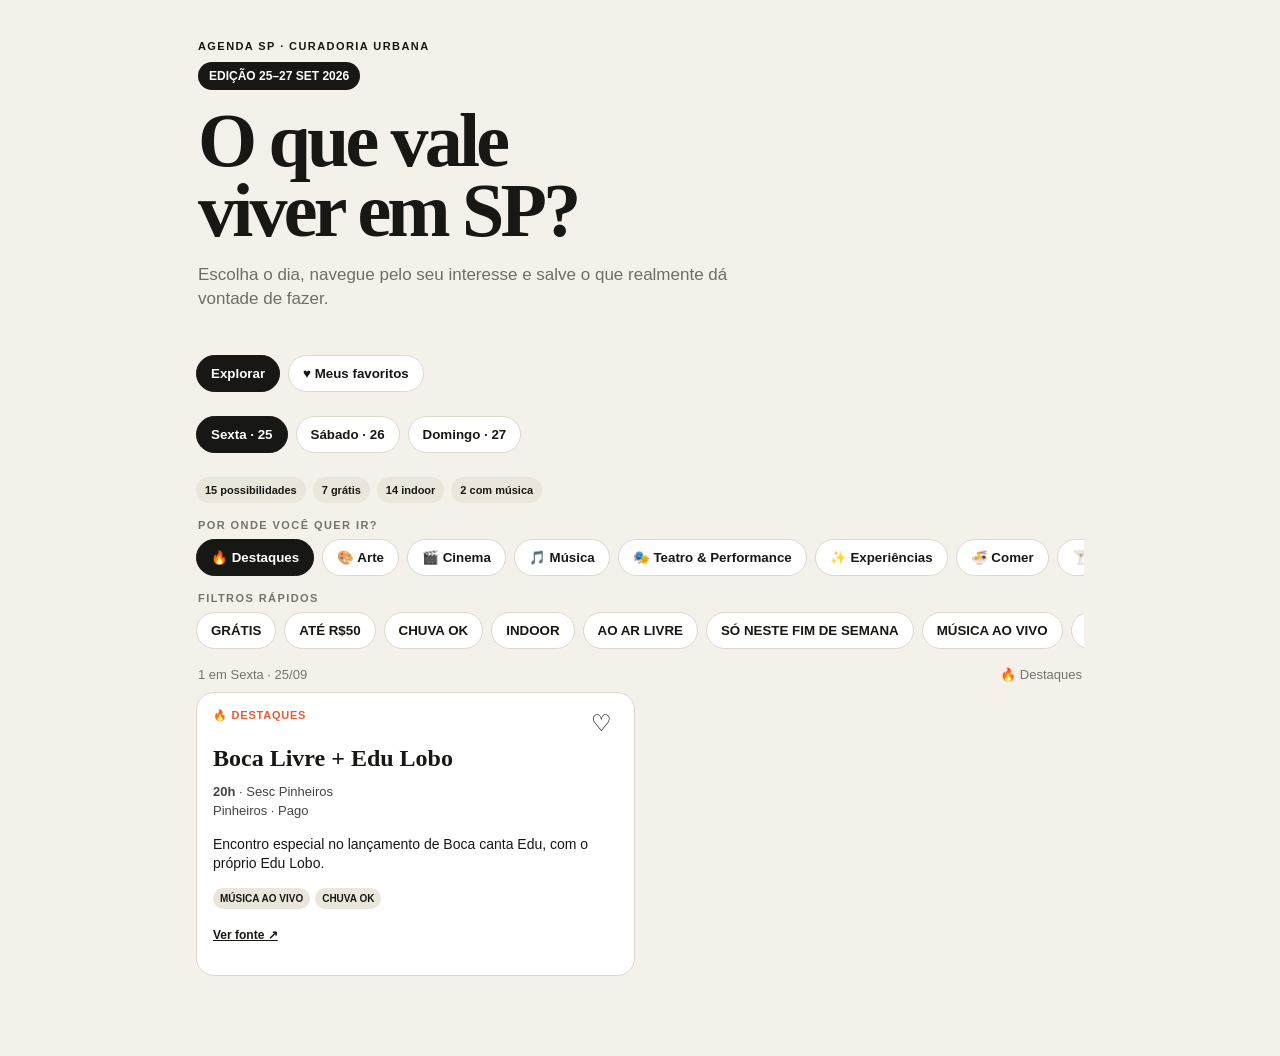
==== 25-27-set-2026/index.html @ 181edc92 "Publica Agenda SP 25-27 setembro 2026" ====
<!doctype html><html lang="pt-BR"><head><meta charset="utf-8"><meta name="viewport" content="width=device-width,initial-scale=1"><meta name="theme-color" content="#f4f1ea"><title>Agenda SP · 25–27 set 2026</title><style>
*{box-sizing:border-box}body{margin:0;background:#f4f1ea;color:#171714;font-family:-apple-system,BlinkMacSystemFont,"Segoe UI",sans-serif}.shell{max-width:920px;margin:auto;padding:24px 16px 80px}header{padding:16px 2px}.eyebrow,.label{font-size:11px;text-transform:uppercase;letter-spacing:.13em;font-weight:850}.edition{display:inline-block;margin-top:10px;background:#171714;color:#fff;border-radius:99px;padding:7px 11px;font-size:12px;font-weight:800}h1{font:700 clamp(44px,11vw,76px)/.92 Georgia,serif;letter-spacing:-.05em;margin:16px 0 12px}.tag{max-width:590px;color:#6f6d66;font-size:17px;line-height:1.45}.row{display:flex;gap:8px;overflow:auto;scrollbar-width:none}.mode{margin:10px 0 14px}.sticky{position:sticky;top:0;z-index:5;background:rgba(244,241,234,.95);backdrop-filter:blur(12px);padding:10px 0}.row button,.more{border:1px solid #dcd8ce;background:#fff;color:#171714;border-radius:99px;padding:10px 14px;font-weight:750;white-space:nowrap}.row button.active{background:#171714;color:#fff;border-color:#171714}.summary{display:flex;gap:7px;flex-wrap:wrap;margin:14px 0}.stat,.badge{background:#eae6dc;border-radius:99px;padding:7px 9px;font-size:11px;font-weight:800}.label{color:#77736a;margin:16px 2px 8px}.result{display:flex;justify-content:space-between;color:#77736a;font-size:13px;margin:18px 2px 10px}.cards{display:grid;grid-template-columns:1fr;gap:10px}.card{background:#fff;border:1px solid #dcd8ce;border-radius:18px;padding:16px}.top{display:flex;justify-content:space-between;gap:10px}.cat{font-size:11px;font-weight:900;text-transform:uppercase;letter-spacing:.07em;color:#ef5737}.fav{border:0;background:none;font-size:23px}.card h3{font:700 24px/1.06 Georgia,serif;margin:8px 0 10px}.meta{font-size:13px;line-height:1.5;color:#444}.why{font-size:14px;line-height:1.42}.badges{display:flex;flex-wrap:wrap;gap:5px;margin:10px 0}.badge{padding:5px 7px;font-size:10px}.alert{font-size:12px;background:#fff2d3;border-radius:9px;padding:8px;margin-top:9px}.card a{font-size:12px;font-weight:850;color:#171714}.more{display:block;margin:16px auto}.hidden{display:none!important}.favday{font:700 30px Georgia,serif;margin:28px 0 10px}.empty{padding:28px 4px;color:#77736a}@media(min-width:720px){.cards{grid-template-columns:1fr 1fr}}
</style></head><body><main class="shell"><header><div class="eyebrow">Agenda SP · curadoria urbana</div><div class="edition">EDIÇÃO 25–27 SET 2026</div><h1>O que vale<br>viver em SP?</h1><p class="tag">Escolha o dia, navegue pelo seu interesse e salve o que realmente dá vontade de fazer.</p></header><div class="row mode"><button id="exploreMode" class="active">Explorar</button><button id="favMode">♥ Meus favoritos <span id="favCount"></span></button></div><section id="explore"><div class="sticky"><div class="row days"><button data-day="fri" class="active">Sexta · 25</button><button data-day="sat">Sábado · 26</button><button data-day="sun">Domingo · 27</button></div></div><div id="summary" class="summary"></div><div class="label">Por onde você quer ir?</div><div id="cats" class="row"></div><div class="label">Filtros rápidos</div><div id="filters" class="row"></div><div class="result"><span id="result"></span><span id="hint"></span></div><div id="cards" class="cards"></div><button id="more" class="more hidden">Ver mais opções</button></section><section id="favorites" class="hidden"><div id="favContent"></div></section></main>
<script>
var events=[
{id:"f1",d:"fri",c:"highlights",t:"Boca Livre + Edu Lobo",p:"Sesc Pinheiros",h:"Pinheiros",tm:"20h",pr:"Pago",env:"indoor",w:"Encontro especial no lançamento de Boca canta Edu, com o próprio Edu Lobo.",u:"https://www.sescsp.org.br/unidades/pinheiros/",tags:["MÚSICA AO VIVO","CHUVA OK"]},
{id:"f2",d:"fri",c:"theater",t:"Ficções, com Vera Holtz",p:"Teatro Alfredo Mesquita",h:"Santana",tm:"20h",pr:"Grátis",env:"indoor",w:"Um dos grandes programas gratuitos da sexta, inspirado em Sapiens.",u:"https://prefeitura.sp.gov.br/web/cultura/w/-palcos-sp-apresenta-fic%C3%A7%C3%B5es-e-dona-lola-no-teatro-alfredo-mesquita-nesta-semana",tags:["GRÁTIS","CHUVA OK","SÓ NESTE FIM DE SEMANA"],a:"Ingresso 1h antes, sujeito à lotação."},
{id:"f3",d:"fri",c:"cinema",t:"Estranhos Encontros",p:"CCSP",h:"Paraíso",tm:"ver sessões",pr:"Grátis",env:"indoor",w:"Cinema independente brasileiro e internacional fora do circuito tradicional.",u:"https://centrocultural.sp.gov.br/centro-cultural-sao-paulo-3/?pag=2",tags:["GRÁTIS","CHUVA OK","SÓ NESTE FIM DE SEMANA"]},
{id:"f4",d:"fri",c:"theater",t:"A Gente Mira no Amor e Acerta na Solidão",p:"Sesc Pinheiros",h:"Pinheiros",tm:"ver sessão",pr:"Pago",env:"indoor",w:"Johnny Massaro conduz uma viagem bem-humorada pelo coração humano.",u:"https://www.sescsp.org.br/programacao/a-gente-mira-no-amor-e-acerta-na-solidao/",tags:["CHUVA OK"]},
{id:"f5",d:"fri",c:"experiences",t:"Mirante do Copan",p:"Edifício Copan",h:"Centro",tm:"15h–19h",pr:"R$50",env:"outdoor",w:"A cobertura voltou a receber visitantes depois de seis anos.",u:"https://guia.folha.uol.com.br/passeios/2026/09/copan-passa-a-receber-visitas-guiadas-a-cobertura-tambem-as-sextas-e-aos-domingos.shtml",tags:["ATÉ R$50","NOVO","EXPERIÊNCIA"],a:"Ingresso e clima devem ser conferidos antes de sair."},
{id:"f6",d:"fri",c:"theater",t:"O Nariz Espetado no Chão",p:"Teatro Arthur Azevedo",h:"Mooca",tm:"21h",pr:"Grátis",env:"indoor",w:"Tchékhov vira matéria para um encontro teatral gratuito.",u:"https://spmaiscultura.prefeitura.sp.gov.br/todos-eventos",tags:["GRÁTIS","CHUVA OK"]},
{id:"f7",d:"fri",c:"music",t:"Sextou Samba Rock",p:"CCSP",h:"Paraíso",tm:"19h30",pr:"Grátis",env:"indoor",w:"Vivência cultural dedicada ao samba-rock.",u:"https://spmaiscultura.prefeitura.sp.gov.br/todos-eventos",tags:["GRÁTIS","MÚSICA AO VIVO","CHUVA OK"]},
{id:"f8",d:"fri",c:"art",t:"39º Panorama da Arte Brasileira",p:"MAM São Paulo",h:"Ibirapuera",tm:"10h–18h",pr:"ver local",env:"indoor",w:"Uma das exposições de arte contemporânea centrais da temporada.",u:"https://mam.org.br/",tags:["CHUVA OK"]},
{id:"f9",d:"fri",c:"art",t:"Solange Pessoa + Ocupação Helena Ignez",p:"Itaú Cultural",h:"Paulista",tm:"ver horário",pr:"Grátis",env:"indoor",w:"Duas boas razões para transformar a Paulista em circuito de arte.",u:"https://www.itaucultural.org.br/",tags:["GRÁTIS","CHUVA OK"],a:"Confira horários do dia."},
{id:"f10",d:"fri",c:"art",t:"FILE 2026",p:"Centro Cultural Fiesp",h:"Paulista",tm:"ver horário",pr:"Grátis",env:"indoor",w:"Arte e tecnologia para quem quer uma experiência mais digital.",u:"https://www.fiesp.com.br/agenda/",tags:["GRÁTIS","IMERSIVO","CHUVA OK"]},
{id:"f11",d:"fri",c:"experiences",t:"Cirque du Soleil, Alegría",p:"Parque Villa-Lobos",h:"Alto de Pinheiros",tm:"ver sessão",pr:"Pago",env:"indoor",w:"Grande produção internacional em temporada em São Paulo.",u:"https://www.ticketmaster.com.br/",tags:["CHUVA OK","EXPERIÊNCIA"],a:"Preço e disponibilidade variam por sessão."},
{id:"f12",d:"fri",c:"theater",t:"Feliz Ano Velho, o musical",p:"Teatro das Artes",h:"Shopping Eldorado",tm:"ver sessão",pr:"Pago",env:"indoor",w:"Primeira versão musical da obra de Marcelo Rubens Paiva.",u:"https://www.baressp.com.br/agenda-de-eventos/25-09-2026",tags:["CHUVA OK"],a:"Validar sessão e ingresso no canal oficial."},
{id:"f13",d:"fri",c:"art",t:"Alcione, 50 anos de carreira",p:"Museu das Favelas",h:"Centro",tm:"ver horário",pr:"ver museu",env:"indoor",w:"Exposição celebra cinco décadas de uma voz central da música brasileira.",u:"https://www.baressp.com.br/agenda-de-eventos/25-09-2026",tags:["CHUVA OK"],a:"Validar horário no museu."},
{id:"f14",d:"fri",c:"discover",t:"Circuito Paulista cultural",p:"MASP + IMS + Itaú Cultural + Fiesp",h:"Paulista",tm:"tarde/noite",pr:"misto",env:"indoor",w:"Um roteiro flexível para combinar exposições sem depender de um único evento.",u:"https://www.itaucultural.org.br/",tags:["EXPERIÊNCIA","CHUVA OK"]},
{id:"f15",d:"fri",c:"art",t:"Mestres, Encantados e Orixás",p:"CCSP",h:"Paraíso",tm:"ver horário",pr:"Grátis",env:"indoor",w:"Tradições afro-brasileiras e indígenas ocupam o CCSP.",u:"https://centrocultural.sp.gov.br/",tags:["GRÁTIS","CHUVA OK"]},

{id:"s1",d:"sat",c:"highlights",t:"Festival Arquivo Aberto",p:"Arquivo Histórico Municipal",h:"Bom Retiro",tm:"durante o dia",pr:"Grátis",env:"mixed",w:"Duda Beat, Demônios da Garoa, oficinas, saraus e intervenções.",u:"https://prefeitura.sp.gov.br/web/cultura/w/prefeitura-de-s%C3%A3o-paulo-promove-festival-gratuito-no-arquivo-hist%C3%B3rico-municipal-com-shows-de-duda-beat-e-dem%C3%B4nios-da-garoa",tags:["GRÁTIS","SÓ NESTE FIM DE SEMANA","MÚSICA AO VIVO"]},
{id:"s2",d:"sat",c:"highlights",t:"Quatro aberturas na Almeida & Dale",p:"Almeida & Dale",h:"Pinheiros",tm:"11h–16h",pr:"Grátis",env:"indoor",w:"Atsushi Kaga + Tarsila, Maya Weishof, Felipe Cohen e Victor Arruda no mesmo circuito.",u:"https://almeidaedale.com.br/exposicoes/",tags:["GRÁTIS","NOVO","SÓ NESTE FIM DE SEMANA","CHUVA OK"]},
{id:"s3",d:"sat",c:"food",t:"Festival Cultura de Boteco",p:"Museu da Imigração",h:"Mooca",tm:"12h–18h",pr:"Grátis",env:"mixed",w:"Cultura popular, gastronomia e música ao vivo no jardim do museu.",u:"https://www.museudaimigracao.org.br/eventos/presencial/festival-cultura-de-boteco-vinhos-de-lisboa-2026",tags:["GRÁTIS","MÚSICA AO VIVO","SÓ NESTE FIM DE SEMANA"]},
{id:"s4",d:"sat",c:"experiences",t:"Festival Asiático",p:"Memorial da América Latina",h:"Barra Funda",tm:"11h–21h",pr:"Grátis",env:"mixed",w:"Gastronomia, cultura coreana e japonesa, K-pop, J-rock, taiko e cosplay.",u:"https://www.baressp.com.br/agenda-de-eventos/26-09-2026",tags:["GRÁTIS","SÓ NESTE FIM DE SEMANA","EXPERIÊNCIA"],a:"Confira programação oficial antes de sair."},
{id:"s5",d:"sat",c:"music",t:"Viva Donato",p:"Sesc Vila Mariana",h:"Vila Mariana",tm:"20h",pr:"R$70",env:"indoor",w:"Marcos Valle, Mônica Salmaso, Joyce Moreno, Paula Morelenbaum e Donatinho celebram João Donato.",u:"https://vilamariana.sampa.br/evento/donatinho-e-paula-morelembaum-part-joyce-moreno-marcos-valle-e-monica-salmaso-2026-09-26",tags:["MÚSICA AO VIVO","CHUVA OK"],a:"Ingressos online aparecem esgotados; consulte bilheteria."},
{id:"s6",d:"sat",c:"music",t:"Boca Livre + Edu Lobo",p:"Sesc Pinheiros",h:"Pinheiros",tm:"ver sessão",pr:"Pago",env:"indoor",w:"Segundo dia do encontro especial entre Boca Livre e Edu Lobo.",u:"https://www.sescsp.org.br/unidades/pinheiros/",tags:["MÚSICA AO VIVO","CHUVA OK"]},
{id:"s7",d:"sat",c:"theater",t:"Ficções, com Vera Holtz",p:"Teatro Alfredo Mesquita",h:"Santana",tm:"20h",pr:"Grátis",env:"indoor",w:"Vera Holtz em espetáculo gratuito inspirado em Sapiens.",u:"https://prefeitura.sp.gov.br/web/cultura/w/-palcos-sp-apresenta-fic%C3%A7%C3%B5es-e-dona-lola-no-teatro-alfredo-mesquita-nesta-semana",tags:["GRÁTIS","CHUVA OK","SÓ NESTE FIM DE SEMANA"],a:"Retirada 1h antes, sujeito à lotação."},
{id:"s8",d:"sat",c:"theater",t:"Cardíaco Cardinal",p:"CCSP",h:"Paraíso",tm:"17h30 e 19h30",pr:"Grátis",env:"indoor",w:"Teatro, música e poesia atravessando desejos, arte e corpos dissidentes.",u:"https://centrocultural.sp.gov.br/agenda/?acp_cat=teatro",tags:["GRÁTIS","CHUVA OK"]},
{id:"s9",d:"sat",c:"cinema",t:"Estranhos Encontros",p:"CCSP",h:"Paraíso",tm:"ver sessões",pr:"Grátis",env:"indoor",w:"Festival internacional de cinema independente.",u:"https://centrocultural.sp.gov.br/centro-cultural-sao-paulo-3/?pag=2",tags:["GRÁTIS","CHUVA OK","SÓ NESTE FIM DE SEMANA"]},
{id:"s10",d:"sat",c:"music",t:"Piano na Praça, Camila Lordy",p:"CCSP",h:"Paraíso",tm:"18h",pr:"Grátis",env:"indoor",w:"Um passeio musical por referências de Índia, Grécia, Turquia, Gana e Brasil.",u:"https://centrocultural.sp.gov.br/",tags:["GRÁTIS","MÚSICA AO VIVO","CHUVA OK"]},
{id:"s11",d:"sat",c:"experiences",t:"Mirante do Copan",p:"Edifício Copan",h:"Centro",tm:"9h–16h30",pr:"R$50",env:"outdoor",w:"Vista histórica de São Paulo numa visita que voltou depois de seis anos.",u:"https://guia.folha.uol.com.br/passeios/2026/09/copan-passa-a-receber-visitas-guiadas-a-cobertura-tambem-as-sextas-e-aos-domingos.shtml",tags:["ATÉ R$50","NOVO","EXPERIÊNCIA"],a:"Sujeito a ingresso e clima."},
{id:"s12",d:"sat",c:"music",t:"Festa da Primavera",p:"Bar da João",h:"Pinheiros",tm:"14h–0h",pr:"não confirmado",env:"mixed",w:"Rafael Juruna na sequência de som + atração surpresa, indicação recebida para o fim de semana.",u:"",tags:["MÚSICA AO VIVO","SÓ NESTE FIM DE SEMANA"],a:"Preço, classificação e condições de acesso não foram confirmados publicamente."},
{id:"s13",d:"sat",c:"music",t:"Samba Levado",p:"Ombra",h:"Pinheiros",tm:"18h",pr:"não confirmado",env:"mixed",w:"Samba ao vivo em endereço pequeno da Rua Lisboa.",u:"",tags:["MÚSICA AO VIVO","SÓ NESTE FIM DE SEMANA"],a:"Preço, couvert e classificação não confirmados publicamente."},
{id:"s14",d:"sat",c:"art",t:"Two Big Footers, Atsushi Kaga + Tarsila",p:"Almeida & Dale",h:"Pinheiros",tm:"11h–16h",pr:"Grátis",env:"indoor",w:"Kaga relê imagens emblemáticas de Tarsila, inclusive o Abaporu.",u:"https://almeidaedale.com.br/exposicoes/",tags:["GRÁTIS","NOVO","CHUVA OK"]},
{id:"s15",d:"sat",c:"art",t:"Quarto de Máscaras, Maya Weishof",p:"Almeida & Dale",h:"Pinheiros",tm:"11h–16h",pr:"Grátis",env:"indoor",w:"Abertura de nova individual de Maya Weishof.",u:"https://almeidaedale.com.br/exposicoes/",tags:["GRÁTIS","NOVO","CHUVA OK"]},
{id:"s16",d:"sat",c:"art",t:"Victor Arruda + Felipe Cohen",p:"Almeida & Dale",h:"Pinheiros",tm:"11h–16h",pr:"Grátis",env:"indoor",w:"Duas outras aberturas completam o circuito da Fradique.",u:"https://almeidaedale.com.br/exposicoes/",tags:["GRÁTIS","NOVO","CHUVA OK"]},
{id:"s17",d:"sat",c:"theater",t:"A Gente Mira no Amor e Acerta na Solidão",p:"Sesc Pinheiros",h:"Pinheiros",tm:"ver sessão",pr:"Pago",env:"indoor",w:"Johnny Massaro em monólogo inspirado em Ana Suy.",u:"https://www.sescsp.org.br/programacao/a-gente-mira-no-amor-e-acerta-na-solidao/",tags:["CHUVA OK"]},
{id:"s18",d:"sat",c:"music",t:"Teresa Cristina, Tudo Que Eu Tenho",p:"Casa Natura Musical",h:"Pinheiros",tm:"21h",pr:"Pago",env:"indoor",w:"Lançamento do primeiro álbum totalmente autoral de Teresa Cristina.",u:"https://casanaturamusical.com.br/",tags:["MÚSICA AO VIVO","CHUVA OK"],a:"Confira classificação etária e acesso no canal oficial."},
{id:"s19",d:"sat",c:"music",t:"Balaclava Fest, dia 1",p:"Tokio Marine Hall",h:"Santo Amaro",tm:"15h–23h",pr:"Pago",env:"indoor",w:"Blonde Redhead, Dry Cleaning, Pedro The Lion, bar italia, Wishy e mais.",u:"https://www.balaclavarecords.com/",tags:["MÚSICA AO VIVO","SÓ NESTE FIM DE SEMANA","CHUVA OK"],a:"Confira ingressos e regras de acesso."},
{id:"s20",d:"sat",c:"music",t:"Ben Howard",p:"Audio",h:"Barra Funda",tm:"21h",pr:"Pago",env:"indoor",w:"Show internacional para quem quer uma noite mais contemplativa.",u:"https://www.ticketmaster.com.br/",tags:["MÚSICA AO VIVO","CHUVA OK"],a:"Confira regras de acesso."},
{id:"s21",d:"sat",c:"food",t:"Festa de San Gennaro",p:"Ruas da Mooca",h:"Mooca",tm:"17h–23h",pr:"Rua grátis",env:"outdoor",w:"Tradição italiana, comida e música nas ruas da Mooca.",u:"https://paroquiasangennaro.com.br/",tags:["GRÁTIS","AO AR LIVRE","MÚSICA AO VIVO"],a:"Parte interna/cantina pode ser paga."},
{id:"s22",d:"sat",c:"art",t:"39º Panorama da Arte Brasileira",p:"MAM São Paulo",h:"Ibirapuera",tm:"10h–18h",pr:"ver local",env:"indoor",w:"Grande panorama de arte contemporânea brasileira.",u:"https://mam.org.br/",tags:["CHUVA OK"]},
{id:"s23",d:"sat",c:"art",t:"Sob os Passos de San Gennaro",p:"Museu da Imigração",h:"Mooca",tm:"9h–18h",pr:"ver museu",env:"indoor",w:"Fotografia que conversa diretamente com a tradição italiana da Mooca.",u:"https://www.museudaimigracao.com.br/public/eventos",tags:["CHUVA OK"]},
{id:"s24",d:"sat",c:"discover",t:"Diálogos MigraMundo",p:"Museu da Imigração",h:"Mooca",tm:"15h",pr:"ver museu",env:"indoor",w:"Conversa da Primavera dos Museus sobre quem são as pessoas que migram hoje.",u:"https://www.museudaimigracao.com.br/public/eventos",tags:["CHUVA OK","SÓ NESTE FIM DE SEMANA"]},
{id:"s25",d:"sat",c:"discover",t:"Circuito Mooca",p:"Museu da Imigração + San Gennaro",h:"Mooca",tm:"tarde/noite",pr:"misto",env:"mixed",w:"Museu e festival à tarde, San Gennaro no começo da noite.",u:"https://www.museudaimigracao.com.br/public/eventos",tags:["EXPERIÊNCIA","SÓ NESTE FIM DE SEMANA"]},
{id:"s26",d:"sat",c:"discover",t:"Circuito Pinheiros de arte",p:"Almeida & Dale + Sesc Pinheiros",h:"Pinheiros",tm:"11h em diante",pr:"misto",env:"mixed",w:"Quatro aberturas na Fradique e programação cultural a poucos minutos dali.",u:"https://almeidaedale.com.br/",tags:["GRÁTIS","NOVO","EXPERIÊNCIA"]},
{id:"s27",d:"sat",c:"experiences",t:"Circo Marambio",p:"Próximo ao Largo da Batata",h:"Pinheiros",tm:"15h, 17h30, 20h",pr:"R$22+",env:"indoor",w:"Circo em plena Pinheiros, fácil de encaixar com outros programas do bairro.",u:"https://circomarambio.com.br/",tags:["ATÉ R$50","EXPERIÊNCIA","CHUVA OK"],a:"Valores variam por setor."},
{id:"s28",d:"sat",c:"art",t:"Mestres, Encantados e Orixás",p:"CCSP",h:"Paraíso",tm:"ver programação",pr:"Grátis",env:"indoor",w:"Exposição e atividades ligadas a tradições afro-brasileiras e indígenas.",u:"https://centrocultural.sp.gov.br/",tags:["GRÁTIS","CHUVA OK"]},
{id:"s29",d:"sat",c:"music",t:"Guinga, Cheio de Dedos: 30 anos",p:"Sesc 24 de Maio",h:"Centro",tm:"ver sessão",pr:"Pago",env:"indoor",w:"Guinga revisita um álbum central de sua obra com convidados.",u:"https://sesc-sp.simbora.net/eventos/2583/guinga",tags:["MÚSICA AO VIVO","CHUVA OK"]},
{id:"s30",d:"sat",c:"discover",t:"Sarau O Quinto Elemento",p:"Programação municipal",h:"São Paulo",tm:"17h",pr:"Grátis",env:"mixed",w:"Sarau coletivo que integra hip-hop, dança e música.",u:"https://spmaiscultura.prefeitura.sp.gov.br/todos-eventos?coordination=NCC",tags:["GRÁTIS","MÚSICA AO VIVO"]},

{id:"d1",d:"sun",c:"highlights",t:"Festival Cultura de Boteco",p:"Museu da Imigração",h:"Mooca",tm:"12h–18h",pr:"Grátis",env:"mixed",w:"Segundo dia do encontro de cultura popular, comida e música ao vivo.",u:"https://www.museudaimigracao.org.br/eventos/presencial/festival-cultura-de-boteco-vinhos-de-lisboa-2026",tags:["GRÁTIS","MÚSICA AO VIVO","SÓ NESTE FIM DE SEMANA"]},
{id:"d2",d:"sun",c:"theater",t:"Dona Lola, com Marcelo Médici",p:"Teatro Alfredo Mesquita",h:"Santana",tm:"16h e 19h",pr:"Grátis",env:"indoor",w:"Comédia gratuita sobre uma dona de casa que vira fenômeno nas redes.",u:"https://prefeitura.sp.gov.br/web/cultura/w/-palcos-sp-apresenta-fic%C3%A7%C3%B5es-e-dona-lola-no-teatro-alfredo-mesquita-nesta-semana",tags:["GRÁTIS","CHUVA OK","SÓ NESTE FIM DE SEMANA"],a:"Retirada 1h antes, sujeito à lotação."},
{id:"d3",d:"sun",c:"music",t:"Jonathan Ferr + quarteto + Áurea Martins",p:"Sesc Bom Retiro",h:"Bom Retiro",tm:"18h",pr:"R$50",env:"indoor",w:"Jazz, neo-soul, hip hop e afrofuturismo em formação especial.",u:"https://bomretiro.sampa.br/evento/jonathan-ferr-2026-09-27",tags:["ATÉ R$50","MÚSICA AO VIVO","CHUVA OK"]},
{id:"d4",d:"sun",c:"music",t:"Viva Donato",p:"Sesc Vila Mariana",h:"Vila Mariana",tm:"18h",pr:"ver ingresso",env:"indoor",w:"Outra chance de ver a celebração de João Donato com grandes nomes da música brasileira.",u:"https://www.sescsp.org.br/editorial/agenda-selo-sesc/",tags:["MÚSICA AO VIVO","CHUVA OK"]},
{id:"d5",d:"sun",c:"experiences",t:"Mirante do Copan",p:"Edifício Copan",h:"Centro",tm:"11h30–16h30",pr:"R$50",env:"outdoor",w:"Domingo ganhou visitação ao mirante nesta nova fase do Copan.",u:"https://guia.folha.uol.com.br/passeios/2026/09/copan-passa-a-receber-visitas-guiadas-a-cobertura-tambem-as-sextas-e-aos-domingos.shtml",tags:["ATÉ R$50","NOVO","EXPERIÊNCIA"],a:"Sujeito a ingresso e clima."},
{id:"d6",d:"sun",c:"cinema",t:"Estranhos Encontros, encerramento",p:"CCSP",h:"Paraíso",tm:"ver sessões",pr:"Grátis",env:"indoor",w:"Último dia do festival internacional de cinema independente.",u:"https://centrocultural.sp.gov.br/centro-cultural-sao-paulo-3/?pag=2",tags:["GRÁTIS","CHUVA OK","SÓ NESTE FIM DE SEMANA"]},
{id:"d7",d:"sun",c:"theater",t:"Cardíaco Cardinal",p:"CCSP",h:"Paraíso",tm:"18h30",pr:"Grátis",env:"indoor",w:"Última sessão do fim de semana do poema cênico.",u:"https://centrocultural.sp.gov.br/agenda/?acp_cat=teatro",tags:["GRÁTIS","CHUVA OK"]},
{id:"d8",d:"sun",c:"music",t:"Gabriela Capassi, AFETO",p:"CCSP",h:"Paraíso",tm:"11h",pr:"Grátis",env:"indoor",w:"Show gratuito ligado ao EP AFETO.",u:"https://centrocultural.sp.gov.br/",tags:["GRÁTIS","MÚSICA AO VIVO","CHUVA OK"]},
{id:"d9",d:"sun",c:"discover",t:"Bambino a Roma, Chico Buarque",p:"CCSP",h:"Paraíso",tm:"18h",pr:"Grátis",env:"indoor",w:"Leitura comentada e conversa sobre memória, infância e narrativa.",u:"https://centrocultural.sp.gov.br/",tags:["GRÁTIS","CHUVA OK"]},
{id:"d10",d:"sun",c:"music",t:"Balaclava Fest, dia 2",p:"Tokio Marine Hall",h:"Santo Amaro",tm:"15h–23h",pr:"Pago",env:"indoor",w:"DIIV, Beach Fossils, Wednesday, Sudan Archives, Winona Riders e mais.",u:"https://www.balaclavarecords.com/",tags:["MÚSICA AO VIVO","SÓ NESTE FIM DE SEMANA","CHUVA OK"],a:"Confira ingressos e regras de acesso."},
{id:"d11",d:"sun",c:"music",t:"Gabriel Elias, Turnê Acústica",p:"Casa Natura Musical",h:"Pinheiros",tm:"19h",pr:"R$90+",env:"indoor",w:"Show acústico no encerramento do fim de semana.",u:"https://casanaturamusical.com.br/",tags:["MÚSICA AO VIVO","CHUVA OK"],a:"Confira classificação etária e acesso."},
{id:"d12",d:"sun",c:"food",t:"Festa de San Gennaro",p:"Ruas da Mooca",h:"Mooca",tm:"17h–22h",pr:"Rua grátis",env:"outdoor",w:"Tradição italiana, comida e música nas ruas da Mooca.",u:"https://paroquiasangennaro.com.br/",tags:["GRÁTIS","AO AR LIVRE","MÚSICA AO VIVO"]},
{id:"d13",d:"sun",c:"outdoor",t:"Paulista aberta",p:"Avenida Paulista",h:"Paulista",tm:"durante o dia",pr:"Grátis",env:"outdoor",w:"O clássico domingo paulistano vira base para combinar museus, rua e comida.",u:"https://www.prefeitura.sp.gov.br/",tags:["GRÁTIS","AO AR LIVRE"],a:"Funcionamento sujeito às regras municipais do dia."},
{id:"d14",d:"sun",c:"food",t:"Feirinha da Liberdade",p:"Praça da Liberdade",h:"Liberdade",tm:"durante o dia",pr:"Grátis",env:"outdoor",w:"Comida, artesanato e um passeio de bairro fácil de combinar com o CCSP.",u:"https://www.prefeitura.sp.gov.br/",tags:["GRÁTIS","AO AR LIVRE"]},
{id:"d15",d:"sun",c:"food",t:"Feira da Kantuta",p:"Praça Kantuta",h:"Canindé",tm:"durante o dia",pr:"Grátis",env:"outdoor",w:"Cultura e gastronomia latino-americana num dos passeios mais característicos da cidade.",u:"https://www.prefeitura.sp.gov.br/",tags:["GRÁTIS","AO AR LIVRE","EXPERIÊNCIA"],a:"Confira funcionamento do domingo."},
{id:"d16",d:"sun",c:"art",t:"39º Panorama da Arte Brasileira",p:"MAM São Paulo",h:"Ibirapuera",tm:"10h–18h",pr:"ver local",env:"indoor",w:"Arte contemporânea como âncora para um domingo no Ibirapuera.",u:"https://mam.org.br/",tags:["CHUVA OK"]},
{id:"d17",d:"sun",c:"art",t:"Histórias Latino-Americanas",p:"MASP",h:"Paulista",tm:"ver horário",pr:"ver museu",env:"indoor",w:"Boa escolha para transformar a Paulista em programa cultural.",u:"https://masp.org.br/",tags:["CHUVA OK"],a:"Confira exposição e ingresso."},
{id:"d18",d:"sun",c:"art",t:"Pinacoteca, circuito de exposições",p:"Pinacoteca",h:"Luz",tm:"ver horário",pr:"ver museu",env:"indoor",w:"Um domingo de arte com várias mostras no mesmo complexo.",u:"https://pinacoteca.org.br/",tags:["CHUVA OK"]},
{id:"d19",d:"sun",c:"art",t:"Sheila Hicks + Tatiana Blass",p:"Instituto Tomie Ohtake",h:"Pinheiros",tm:"ver horário",pr:"ver local",env:"indoor",w:"Duas exposições fortes num único endereço em Pinheiros.",u:"https://www.institutotomieohtake.org.br/",tags:["CHUVA OK"]},
{id:"d20",d:"sun",c:"discover",t:"Museu da Língua Portuguesa",p:"Estação da Luz",h:"Luz",tm:"ver horário",pr:"ver museu",env:"indoor",w:"Programa sólido para combinar com Pinacoteca e centro histórico.",u:"https://www.museudalinguaportuguesa.org.br/",tags:["CHUVA OK"]},
{id:"d21",d:"sun",c:"discover",t:"Museu das Favelas",p:"Centro",h:"Centro",tm:"ver horário",pr:"ver museu",env:"indoor",w:"Boa camada de cidade, território e cultura brasileira.",u:"https://www.museudasfavelas.org.br/",tags:["CHUVA OK"]},
{id:"d22",d:"sun",c:"theater",t:"A Gente Mira no Amor e Acerta na Solidão",p:"Sesc Pinheiros",h:"Pinheiros",tm:"ver sessão",pr:"Pago",env:"indoor",w:"Johnny Massaro em monólogo inspirado em Ana Suy.",u:"https://www.sescsp.org.br/programacao/a-gente-mira-no-amor-e-acerta-na-solidao/",tags:["CHUVA OK"]},
{id:"d23",d:"sun",c:"experiences",t:"Circo Marambio",p:"Próximo ao Largo da Batata",h:"Pinheiros",tm:"15h",pr:"R$22+",env:"indoor",w:"Uma alternativa de experiência em Pinheiros para a tarde.",u:"https://circomarambio.com.br/",tags:["ATÉ R$50","EXPERIÊNCIA","CHUVA OK"]},
{id:"d24",d:"sun",c:"discover",t:"Circuito Luz",p:"Pinacoteca + Museu da Língua Portuguesa",h:"Luz",tm:"tarde",pr:"misto",env:"mixed",w:"Dois grandes equipamentos culturais a poucos passos um do outro.",u:"https://pinacoteca.org.br/",tags:["EXPERIÊNCIA","CHUVA OK"]},
{id:"d25",d:"sun",c:"discover",t:"Circuito Centro + Copan",p:"Copan + entorno central",h:"Centro",tm:"11h30 em diante",pr:"misto",env:"mixed",w:"Mirante, arquitetura e centro numa combinação que funciona como passeio completo.",u:"https://guia.folha.uol.com.br/passeios/2026/09/copan-passa-a-receber-visitas-guiadas-a-cobertura-tambem-as-sextas-e-aos-domingos.shtml",tags:["ATÉ R$50","EXPERIÊNCIA"]}
];
var cats=[["highlights","🔥 Destaques"],["art","🎨 Arte"],["cinema","🎬 Cinema"],["music","🎵 Música"],["theater","🎭 Teatro & Performance"],["experiences","✨ Experiências"],["food","🍜 Comer"],["places","🍸 Lugares"],["discover","🏙️ Descobrir SP"],["outdoor","🌳 Ao ar livre"],["all","Todos"]];
var filterList=["GRÁTIS","ATÉ R$50","CHUVA OK","INDOOR","AO AR LIVRE","SÓ NESTE FIM DE SEMANA","MÚSICA AO VIVO","NOVO"];
var labels={fri:"Sexta · 25/09",sat:"Sábado · 26/09",sun:"Domingo · 27/09"},day="fri",cat="highlights",filters=[],limit=8;
var favs=JSON.parse(localStorage.getItem("agendaSpFavs_20260925")||"[]");
function q(s){return document.querySelector(s)}function qa(s){return Array.prototype.slice.call(document.querySelectorAll(s))}
function has(id){return favs.indexOf(id)>=0}function save(){localStorage.setItem("agendaSpFavs_20260925",JSON.stringify(favs));q("#favCount").textContent=favs.length?"("+favs.length+")":""}
function nav(){q("#cats").innerHTML=cats.map(function(x){return '<button data-cat="'+x[0]+'" class="'+(cat===x[0]?"active":"")+'">'+x[1]+'</button>'}).join("");q("#filters").innerHTML=filterList.map(function(x){return '<button data-filter="'+x+'" class="'+(filters.indexOf(x)>=0?"active":"")+'">'+x+'</button>'}).join("")}
function pool(){return events.filter(function(e){if(e.d!==day)return false;if(cat!=="all"&&e.c!==cat)return false;return filters.every(function(f){if(f==="INDOOR")return e.env==="indoor";if(f==="AO AR LIVRE")return e.env==="outdoor";return e.tags.indexOf(f)>=0})})}
function cname(c){var x=cats.filter(function(z){return z[0]===c})[0];return x?x[1]:c}
function card(e){return '<article class="card"><div class="top"><span class="cat">'+cname(e.c)+'</span><button class="fav" data-fav="'+e.id+'">'+(has(e.id)?"♥":"♡")+'</button></div><h3>'+e.t+'</h3><div class="meta"><b>'+e.tm+'</b> · '+e.p+'<br>'+e.h+' · '+e.pr+'</div><p class="why">'+e.w+'</p><div class="badges">'+e.tags.map(function(t){return '<span class="badge">'+t+'</span>'}).join("")+'</div>'+(e.a?'<div class="alert">⚠ '+e.a+'</div>':"")+(e.u?'<p><a href="'+e.u+'" target="_blank" rel="noopener">Ver fonte ↗</a></p>':"")+'</article>'}
function render(){nav();qa("[data-day]").forEach(function(b){b.classList.toggle("active",b.dataset.day===day)});var all=events.filter(function(e){return e.d===day}),p=pool();q("#summary").innerHTML='<span class="stat">'+all.length+' possibilidades</span><span class="stat">'+all.filter(function(e){return e.tags.indexOf("GRÁTIS")>=0}).length+' grátis</span><span class="stat">'+all.filter(function(e){return e.env==="indoor"}).length+' indoor</span><span class="stat">'+all.filter(function(e){return e.tags.indexOf("MÚSICA AO VIVO")>=0}).length+' com música</span>';q("#result").textContent=p.length+" em "+labels[day];q("#hint").textContent=cat==="all"?"todas as categorias":cname(cat);q("#cards").innerHTML=p.slice(0,limit).map(card).join("")||'<div class="empty">Nenhuma opção com essa combinação. Tire um filtro e tente de novo.</div>';q("#more").classList.toggle("hidden",p.length<=limit);save()}
function renderFavs(){var chosen=events.filter(function(e){return has(e.id)});q("#favContent").innerHTML=chosen.length?["fri","sat","sun"].map(function(d){var a=chosen.filter(function(e){return e.d===d});return a.length?'<h2 class="favday">'+labels[d]+'</h2><div class="cards">'+a.map(card).join("")+'</div>':""}).join(""):'<div class="empty">Você ainda não salvou nada. Volte para Explorar e toque no coração.</div>'}
document.addEventListener("click",function(ev){var b=ev.target.closest("button");if(!b)return;if(b.dataset.day){day=b.dataset.day;cat="highlights";filters=[];limit=8;render()}if(b.dataset.cat){cat=b.dataset.cat;limit=8;render()}if(b.dataset.filter){var i=filters.indexOf(b.dataset.filter);if(i>=0)filters.splice(i,1);else filters.push(b.dataset.filter);limit=8;render()}if(b.dataset.fav){var j=favs.indexOf(b.dataset.fav);if(j>=0)favs.splice(j,1);else favs.push(b.dataset.fav);save();render();renderFavs()}if(b.id==="more"){limit+=8;render()}if(b.id==="exploreMode"){q("#explore").classList.remove("hidden");q("#favorites").classList.add("hidden");b.classList.add("active");q("#favMode").classList.remove("active")}if(b.id==="favMode"){q("#explore").classList.add("hidden");q("#favorites").classList.remove("hidden");b.classList.add("active");q("#exploreMode").classList.remove("active");renderFavs()}});
render();
</script></body></html>
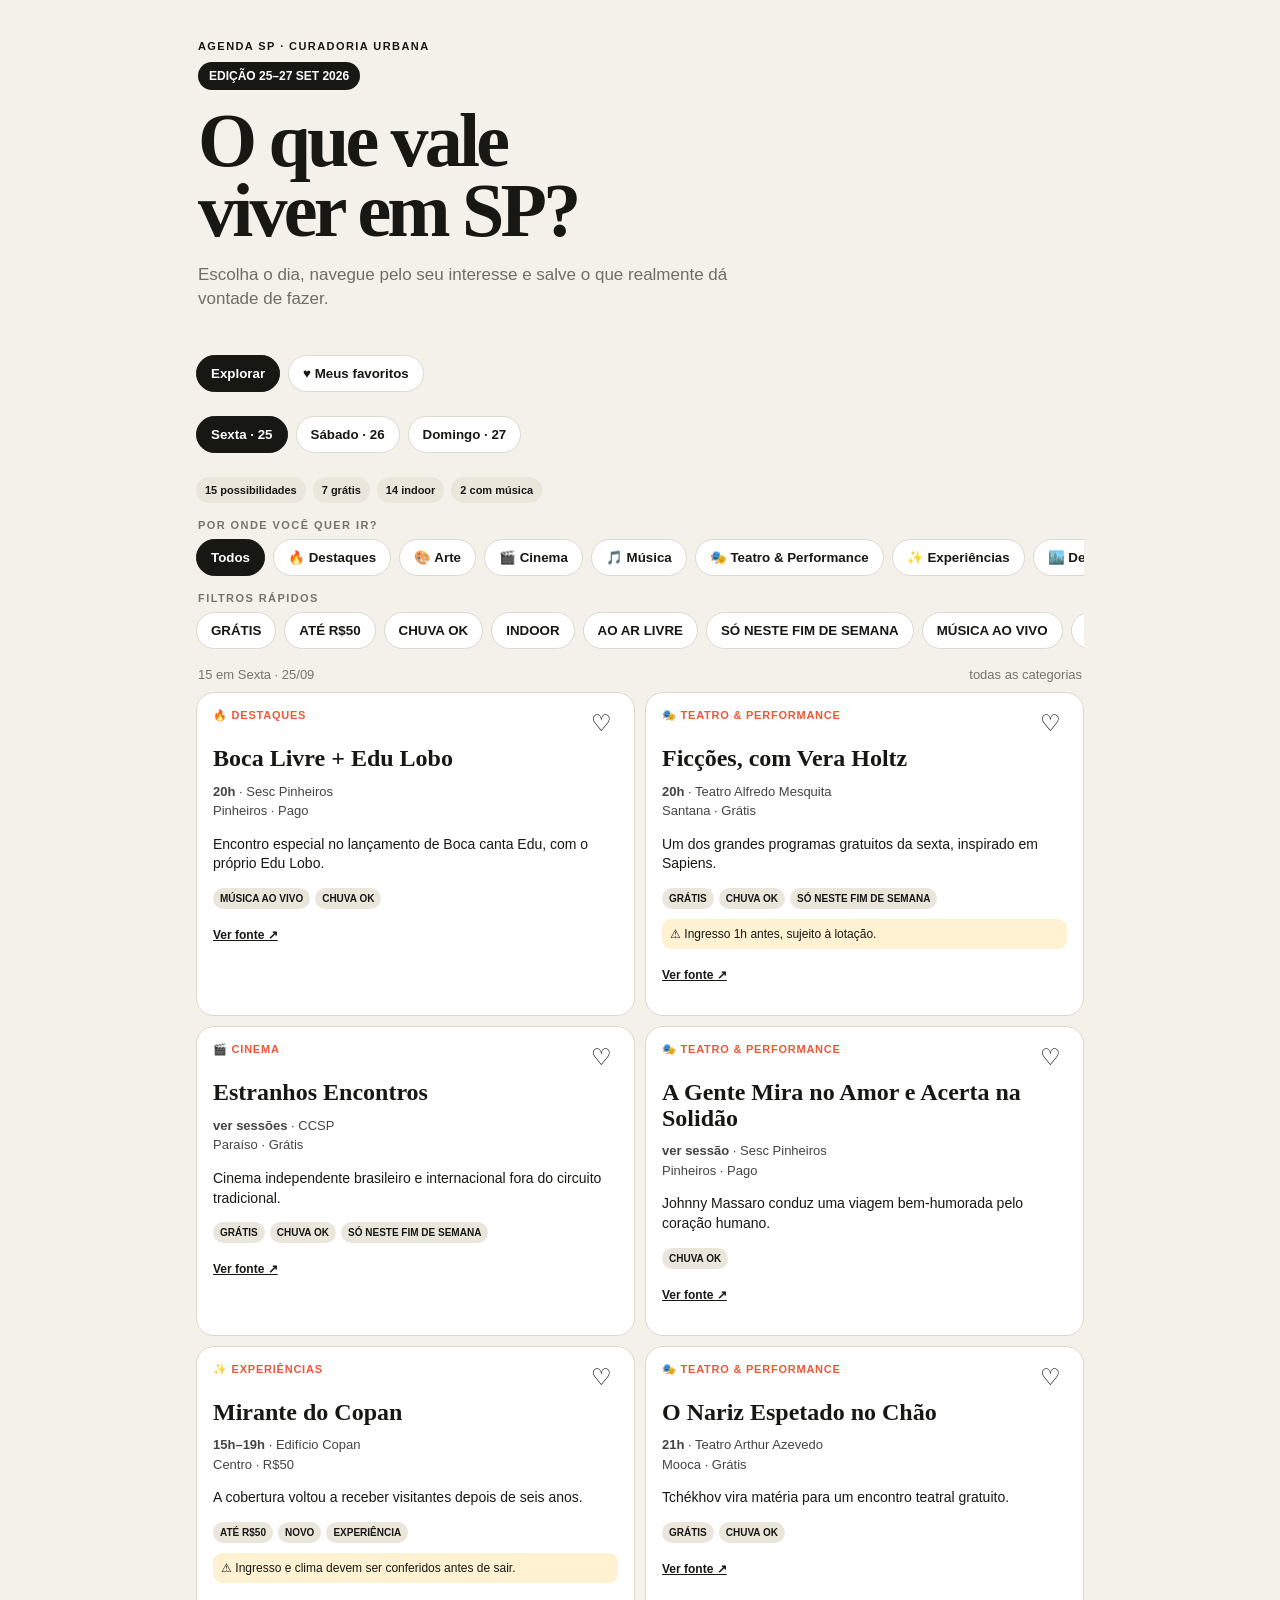
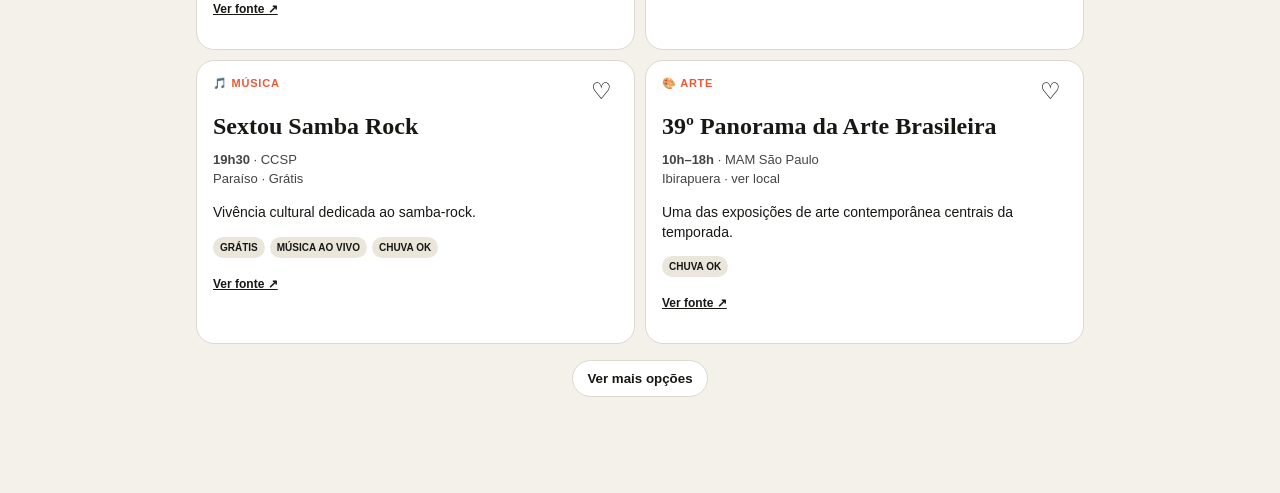
==== commit a1b55260: "Corrige visão inicial e acesso à curadoria completa" ====
--- a/25-27-set-2026/index.html
+++ b/25-27-set-2026/index.html
@@ -76,18 +76,18 @@
 {id:"d24",d:"sun",c:"discover",t:"Circuito Luz",p:"Pinacoteca + Museu da Língua Portuguesa",h:"Luz",tm:"tarde",pr:"misto",env:"mixed",w:"Dois grandes equipamentos culturais a poucos passos um do outro.",u:"https://pinacoteca.org.br/",tags:["EXPERIÊNCIA","CHUVA OK"]},
 {id:"d25",d:"sun",c:"discover",t:"Circuito Centro + Copan",p:"Copan + entorno central",h:"Centro",tm:"11h30 em diante",pr:"misto",env:"mixed",w:"Mirante, arquitetura e centro numa combinação que funciona como passeio completo.",u:"https://guia.folha.uol.com.br/passeios/2026/09/copan-passa-a-receber-visitas-guiadas-a-cobertura-tambem-as-sextas-e-aos-domingos.shtml",tags:["ATÉ R$50","EXPERIÊNCIA"]}
 ];
-var cats=[["highlights","🔥 Destaques"],["art","🎨 Arte"],["cinema","🎬 Cinema"],["music","🎵 Música"],["theater","🎭 Teatro & Performance"],["experiences","✨ Experiências"],["food","🍜 Comer"],["places","🍸 Lugares"],["discover","🏙️ Descobrir SP"],["outdoor","🌳 Ao ar livre"],["all","Todos"]];
+var cats=[["all","Todos"],["highlights","🔥 Destaques"],["art","🎨 Arte"],["cinema","🎬 Cinema"],["music","🎵 Música"],["theater","🎭 Teatro & Performance"],["experiences","✨ Experiências"],["food","🍜 Comer"],["places","🍸 Bares & Lugares"],["discover","🏙️ Descobrir SP"],["outdoor","🌳 Ao ar livre"]];
 var filterList=["GRÁTIS","ATÉ R$50","CHUVA OK","INDOOR","AO AR LIVRE","SÓ NESTE FIM DE SEMANA","MÚSICA AO VIVO","NOVO"];
-var labels={fri:"Sexta · 25/09",sat:"Sábado · 26/09",sun:"Domingo · 27/09"},day="fri",cat="highlights",filters=[],limit=8;
+var labels={fri:"Sexta · 25/09",sat:"Sábado · 26/09",sun:"Domingo · 27/09"},day="fri",cat="all",filters=[],limit=8;
 var favs=JSON.parse(localStorage.getItem("agendaSpFavs_20260925")||"[]");
 function q(s){return document.querySelector(s)}function qa(s){return Array.prototype.slice.call(document.querySelectorAll(s))}
 function has(id){return favs.indexOf(id)>=0}function save(){localStorage.setItem("agendaSpFavs_20260925",JSON.stringify(favs));q("#favCount").textContent=favs.length?"("+favs.length+")":""}
-function nav(){q("#cats").innerHTML=cats.map(function(x){return '<button data-cat="'+x[0]+'" class="'+(cat===x[0]?"active":"")+'">'+x[1]+'</button>'}).join("");q("#filters").innerHTML=filterList.map(function(x){return '<button data-filter="'+x+'" class="'+(filters.indexOf(x)>=0?"active":"")+'">'+x+'</button>'}).join("")}
+function nav(){var dayEvents=events.filter(function(e){return e.d===day});q("#cats").innerHTML=cats.filter(function(x){return x[0]==="all"||x[0]==="highlights"||dayEvents.some(function(e){return e.c===x[0]})}).map(function(x){return '<button data-cat="'+x[0]+'" class="'+(cat===x[0]?"active":"")+'">'+x[1]+'</button>'}).join("");q("#filters").innerHTML=filterList.map(function(x){return '<button data-filter="'+x+'" class="'+(filters.indexOf(x)>=0?"active":"")+'">'+x+'</button>'}).join("")}
 function pool(){return events.filter(function(e){if(e.d!==day)return false;if(cat!=="all"&&e.c!==cat)return false;return filters.every(function(f){if(f==="INDOOR")return e.env==="indoor";if(f==="AO AR LIVRE")return e.env==="outdoor";return e.tags.indexOf(f)>=0})})}
 function cname(c){var x=cats.filter(function(z){return z[0]===c})[0];return x?x[1]:c}
 function card(e){return '<article class="card"><div class="top"><span class="cat">'+cname(e.c)+'</span><button class="fav" data-fav="'+e.id+'">'+(has(e.id)?"♥":"♡")+'</button></div><h3>'+e.t+'</h3><div class="meta"><b>'+e.tm+'</b> · '+e.p+'<br>'+e.h+' · '+e.pr+'</div><p class="why">'+e.w+'</p><div class="badges">'+e.tags.map(function(t){return '<span class="badge">'+t+'</span>'}).join("")+'</div>'+(e.a?'<div class="alert">⚠ '+e.a+'</div>':"")+(e.u?'<p><a href="'+e.u+'" target="_blank" rel="noopener">Ver fonte ↗</a></p>':"")+'</article>'}
 function render(){nav();qa("[data-day]").forEach(function(b){b.classList.toggle("active",b.dataset.day===day)});var all=events.filter(function(e){return e.d===day}),p=pool();q("#summary").innerHTML='<span class="stat">'+all.length+' possibilidades</span><span class="stat">'+all.filter(function(e){return e.tags.indexOf("GRÁTIS")>=0}).length+' grátis</span><span class="stat">'+all.filter(function(e){return e.env==="indoor"}).length+' indoor</span><span class="stat">'+all.filter(function(e){return e.tags.indexOf("MÚSICA AO VIVO")>=0}).length+' com música</span>';q("#result").textContent=p.length+" em "+labels[day];q("#hint").textContent=cat==="all"?"todas as categorias":cname(cat);q("#cards").innerHTML=p.slice(0,limit).map(card).join("")||'<div class="empty">Nenhuma opção com essa combinação. Tire um filtro e tente de novo.</div>';q("#more").classList.toggle("hidden",p.length<=limit);save()}
 function renderFavs(){var chosen=events.filter(function(e){return has(e.id)});q("#favContent").innerHTML=chosen.length?["fri","sat","sun"].map(function(d){var a=chosen.filter(function(e){return e.d===d});return a.length?'<h2 class="favday">'+labels[d]+'</h2><div class="cards">'+a.map(card).join("")+'</div>':""}).join(""):'<div class="empty">Você ainda não salvou nada. Volte para Explorar e toque no coração.</div>'}
-document.addEventListener("click",function(ev){var b=ev.target.closest("button");if(!b)return;if(b.dataset.day){day=b.dataset.day;cat="highlights";filters=[];limit=8;render()}if(b.dataset.cat){cat=b.dataset.cat;limit=8;render()}if(b.dataset.filter){var i=filters.indexOf(b.dataset.filter);if(i>=0)filters.splice(i,1);else filters.push(b.dataset.filter);limit=8;render()}if(b.dataset.fav){var j=favs.indexOf(b.dataset.fav);if(j>=0)favs.splice(j,1);else favs.push(b.dataset.fav);save();render();renderFavs()}if(b.id==="more"){limit+=8;render()}if(b.id==="exploreMode"){q("#explore").classList.remove("hidden");q("#favorites").classList.add("hidden");b.classList.add("active");q("#favMode").classList.remove("active")}if(b.id==="favMode"){q("#explore").classList.add("hidden");q("#favorites").classList.remove("hidden");b.classList.add("active");q("#exploreMode").classList.remove("active");renderFavs()}});
+document.addEventListener("click",function(ev){var b=ev.target.closest("button");if(!b)return;if(b.dataset.day){day=b.dataset.day;cat="all";filters=[];limit=8;render()}if(b.dataset.cat){cat=b.dataset.cat;limit=8;render()}if(b.dataset.filter){var i=filters.indexOf(b.dataset.filter);if(i>=0)filters.splice(i,1);else filters.push(b.dataset.filter);limit=8;render()}if(b.dataset.fav){var j=favs.indexOf(b.dataset.fav);if(j>=0)favs.splice(j,1);else favs.push(b.dataset.fav);save();render();renderFavs()}if(b.id==="more"){limit+=8;render()}if(b.id==="exploreMode"){q("#explore").classList.remove("hidden");q("#favorites").classList.add("hidden");b.classList.add("active");q("#favMode").classList.remove("active")}if(b.id==="favMode"){q("#explore").classList.add("hidden");q("#favorites").classList.remove("hidden");b.classList.add("active");q("#exploreMode").classList.remove("active");renderFavs()}});
 render();
 </script></body></html>
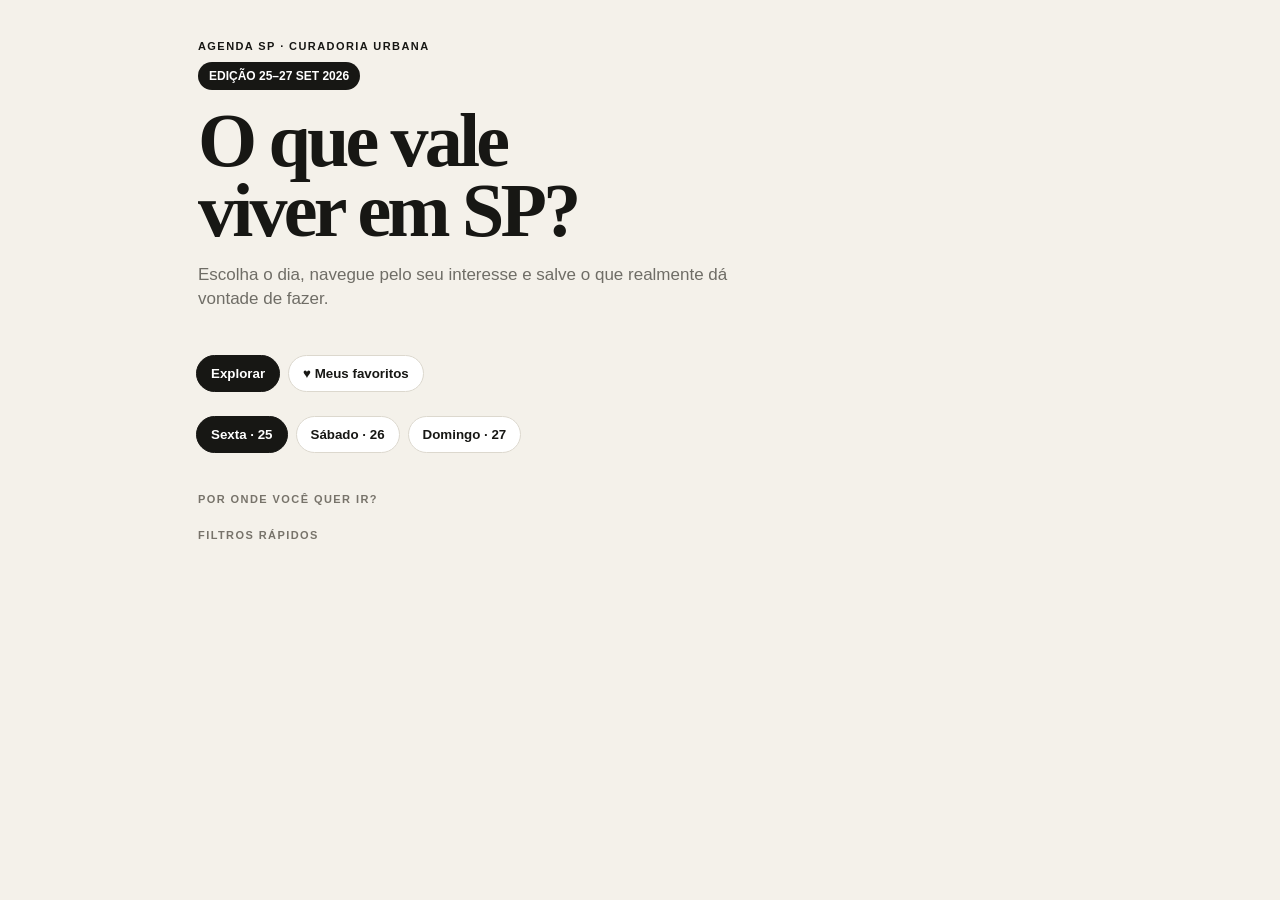
==== commit 6630b46e: "Adiciona Comer beber e ouvir à Agenda SP" ====
--- a/25-27-set-2026/index.html
+++ b/25-27-set-2026/index.html
@@ -18,6 +18,12 @@
 {id:"f13",d:"fri",c:"art",t:"Alcione, 50 anos de carreira",p:"Museu das Favelas",h:"Centro",tm:"ver horário",pr:"ver museu",env:"indoor",w:"Exposição celebra cinco décadas de uma voz central da música brasileira.",u:"https://www.baressp.com.br/agenda-de-eventos/25-09-2026",tags:["CHUVA OK"],a:"Validar horário no museu."},
 {id:"f14",d:"fri",c:"discover",t:"Circuito Paulista cultural",p:"MASP + IMS + Itaú Cultural + Fiesp",h:"Paulista",tm:"tarde/noite",pr:"misto",env:"indoor",w:"Um roteiro flexível para combinar exposições sem depender de um único evento.",u:"https://www.itaucultural.org.br/",tags:["EXPERIÊNCIA","CHUVA OK"]},
 {id:"f15",d:"fri",c:"art",t:"Mestres, Encantados e Orixás",p:"CCSP",h:"Paraíso",tm:"ver horário",pr:"Grátis",env:"indoor",w:"Tradições afro-brasileiras e indígenas ocupam o CCSP.",u:"https://centrocultural.sp.gov.br/",tags:["GRÁTIS","CHUVA OK"]},
+
+{id:"f16",d:"fri",c:"places",t:"Bar Samba, roda de samba",p:"Bar Samba",h:"Vila Madalena",tm:"casa 19h · samba 21h",pr:"ver ingresso",env:"indoor",w:"Mesa, petisco e roda de samba no coração da Vila Madalena.",u:"https://appticket.com.br/roda-de-samba-murundu25set",tags:["MÚSICA AO VIVO","CHUVA OK"],a:"Confirme ingresso, classificação e disponibilidade antes de sair."},
+{id:"f17",d:"fri",c:"places",t:"Quintal do Espeto + Diego Peso",p:"Quintal do Espeto",h:"Vila Madalena",tm:"19h",pr:"ver casa",env:"mixed",w:"Espetinhos e samba ao vivo numa opção fácil para começar a noite.",u:"https://espaces.com.br/quintal-do-espeto-vila-madalena",tags:["MÚSICA AO VIVO"],a:"Confirme couvert, reserva e classificação."},
+{id:"f18",d:"fri",c:"places",t:"NaRua + João Sensação",p:"NaRua Bar",h:"São Paulo",tm:"ver programação",pr:"ver ingresso",env:"indoor",w:"Roda de samba com comida e clima de bar, mais programa completo do que show isolado.",u:"https://www.clubedoingresso.com/naruabar",tags:["MÚSICA AO VIVO","CHUVA OK"],a:"Horário, classificação e condições de entrada devem ser conferidos no ingresso."},
+{id:"f19",d:"fri",c:"places",t:"The Raven Music Bar",p:"The Raven",h:"Vila Madalena",tm:"noite",pr:"ver casa",env:"indoor",w:"Casa pequena de clima vintage que combina gastronomia e música ao vivo.",u:"https://vilamadalena.sampa.br/",tags:["MÚSICA AO VIVO","CHUVA OK"],a:"Programação específica e acesso devem ser reconfirmados."},
+{id:"f20",d:"fri",c:"places",t:"Samba da Última Sexta",p:"Pinheiros",h:"Pinheiros",tm:"18h",pr:"ver evento",env:"mixed",w:"Samba no começo da noite para quem quer um programa mais informal em Pinheiros.",u:"https://www.blocosderua.com/programacao/samba-da-ultima-sexta-sp-25-09-26/",tags:["MÚSICA AO VIVO","SÓ NESTE FIM DE SEMANA"],a:"Confira local exato e condições de entrada na fonte."},
 
 {id:"s1",d:"sat",c:"highlights",t:"Festival Arquivo Aberto",p:"Arquivo Histórico Municipal",h:"Bom Retiro",tm:"durante o dia",pr:"Grátis",env:"mixed",w:"Duda Beat, Demônios da Garoa, oficinas, saraus e intervenções.",u:"https://prefeitura.sp.gov.br/web/cultura/w/prefeitura-de-s%C3%A3o-paulo-promove-festival-gratuito-no-arquivo-hist%C3%B3rico-municipal-com-shows-de-duda-beat-e-dem%C3%B4nios-da-garoa",tags:["GRÁTIS","SÓ NESTE FIM DE SEMANA","MÚSICA AO VIVO"]},
 {id:"s2",d:"sat",c:"highlights",t:"Quatro aberturas na Almeida & Dale",p:"Almeida & Dale",h:"Pinheiros",tm:"11h–16h",pr:"Grátis",env:"indoor",w:"Atsushi Kaga + Tarsila, Maya Weishof, Felipe Cohen e Victor Arruda no mesmo circuito.",u:"https://almeidaedale.com.br/exposicoes/",tags:["GRÁTIS","NOVO","SÓ NESTE FIM DE SEMANA","CHUVA OK"]},
@@ -50,6 +56,12 @@
 {id:"s29",d:"sat",c:"music",t:"Guinga, Cheio de Dedos: 30 anos",p:"Sesc 24 de Maio",h:"Centro",tm:"ver sessão",pr:"Pago",env:"indoor",w:"Guinga revisita um álbum central de sua obra com convidados.",u:"https://sesc-sp.simbora.net/eventos/2583/guinga",tags:["MÚSICA AO VIVO","CHUVA OK"]},
 {id:"s30",d:"sat",c:"discover",t:"Sarau O Quinto Elemento",p:"Programação municipal",h:"São Paulo",tm:"17h",pr:"Grátis",env:"mixed",w:"Sarau coletivo que integra hip-hop, dança e música.",u:"https://spmaiscultura.prefeitura.sp.gov.br/todos-eventos?coordination=NCC",tags:["GRÁTIS","MÚSICA AO VIVO"]},
 
+{id:"s31",d:"sat",c:"places",t:"Ombra + Samba Levado",p:"Ombra",h:"Pinheiros",tm:"18h",pr:"não confirmado",env:"mixed",w:"Pizza, restaurante e samba ao vivo, exatamente a combinação de comer, beber e ouvir.",u:"",tags:["MÚSICA AO VIVO","SÓ NESTE FIM DE SEMANA"],a:"Programação veio do material enviado pelo usuário. Preço, couvert e classificação não foram confirmados publicamente."},
+{id:"s32",d:"sat",c:"places",t:"Festa da Primavera",p:"Bar da João",h:"Pinheiros",tm:"14h–0h",pr:"não confirmado",env:"mixed",w:"Uma tarde longa de convivência e música com Rafael Juruna + atração surpresa.",u:"",tags:["MÚSICA AO VIVO","SÓ NESTE FIM DE SEMANA"],a:"Preço, gastronomia, classificação e condições de acesso seguem sem confirmação pública."},
+{id:"s33",d:"sat",c:"places",t:"Quintal do Espeto, Origem do Samba + Yuri Bispo",p:"Quintal do Espeto",h:"Vila Madalena",tm:"16h e 20h",pr:"ver casa",env:"mixed",w:"Duas janelas de música no mesmo lugar, com comida e mesa para transformar a tarde em noite.",u:"https://espaces.com.br/quintal-do-espeto-vila-madalena",tags:["MÚSICA AO VIVO"],a:"Confirme couvert, reserva e classificação."},
+{id:"s34",d:"sat",c:"places",t:"NaRua + Toninho Geraes",p:"NaRua Bar",h:"São Paulo",tm:"ver programação",pr:"ver ingresso",env:"indoor",w:"Samba de compositor fundamental, com a experiência de bar e gastronomia ao redor.",u:"https://www.clubedoingresso.com/naruabar",tags:["MÚSICA AO VIVO","CHUVA OK"],a:"Confirme horário, classificação e disponibilidade."},
+{id:"s35",d:"sat",c:"places",t:"AYÊ, samba + gastronomia",p:"AYÊ",h:"Pinheiros",tm:"ver programação",pr:"ver casa",env:"mixed",w:"Endereço renovado em setembro com proposta declarada de juntar samba, gastronomia e brasilidade.",u:"https://revistaemporio.com.br/aye-bar-amstel-criam-nova-experiencia/",tags:["NOVO","MÚSICA AO VIVO"],a:"A programação específica de sábado precisa ser confirmada antes de sair."},
+
 {id:"d1",d:"sun",c:"highlights",t:"Festival Cultura de Boteco",p:"Museu da Imigração",h:"Mooca",tm:"12h–18h",pr:"Grátis",env:"mixed",w:"Segundo dia do encontro de cultura popular, comida e música ao vivo.",u:"https://www.museudaimigracao.org.br/eventos/presencial/festival-cultura-de-boteco-vinhos-de-lisboa-2026",tags:["GRÁTIS","MÚSICA AO VIVO","SÓ NESTE FIM DE SEMANA"]},
 {id:"d2",d:"sun",c:"theater",t:"Dona Lola, com Marcelo Médici",p:"Teatro Alfredo Mesquita",h:"Santana",tm:"16h e 19h",pr:"Grátis",env:"indoor",w:"Comédia gratuita sobre uma dona de casa que vira fenômeno nas redes.",u:"https://prefeitura.sp.gov.br/web/cultura/w/-palcos-sp-apresenta-fic%C3%A7%C3%B5es-e-dona-lola-no-teatro-alfredo-mesquita-nesta-semana",tags:["GRÁTIS","CHUVA OK","SÓ NESTE FIM DE SEMANA"],a:"Retirada 1h antes, sujeito à lotação."},
 {id:"d3",d:"sun",c:"music",t:"Jonathan Ferr + quarteto + Áurea Martins",p:"Sesc Bom Retiro",h:"Bom Retiro",tm:"18h",pr:"R$50",env:"indoor",w:"Jazz, neo-soul, hip hop e afrofuturismo em formação especial.",u:"https://bomretiro.sampa.br/evento/jonathan-ferr-2026-09-27",tags:["ATÉ R$50","MÚSICA AO VIVO","CHUVA OK"]},
@@ -75,8 +87,13 @@
 {id:"d23",d:"sun",c:"experiences",t:"Circo Marambio",p:"Próximo ao Largo da Batata",h:"Pinheiros",tm:"15h",pr:"R$22+",env:"indoor",w:"Uma alternativa de experiência em Pinheiros para a tarde.",u:"https://circomarambio.com.br/",tags:["ATÉ R$50","EXPERIÊNCIA","CHUVA OK"]},
 {id:"d24",d:"sun",c:"discover",t:"Circuito Luz",p:"Pinacoteca + Museu da Língua Portuguesa",h:"Luz",tm:"tarde",pr:"misto",env:"mixed",w:"Dois grandes equipamentos culturais a poucos passos um do outro.",u:"https://pinacoteca.org.br/",tags:["EXPERIÊNCIA","CHUVA OK"]},
 {id:"d25",d:"sun",c:"discover",t:"Circuito Centro + Copan",p:"Copan + entorno central",h:"Centro",tm:"11h30 em diante",pr:"misto",env:"mixed",w:"Mirante, arquitetura e centro numa combinação que funciona como passeio completo.",u:"https://guia.folha.uol.com.br/passeios/2026/09/copan-passa-a-receber-visitas-guiadas-a-cobertura-tambem-as-sextas-e-aos-domingos.shtml",tags:["ATÉ R$50","EXPERIÊNCIA"]}
+{id:"d26",d:"sun",c:"places",t:"Quintal do Espeto, Anderson Moraes + Trio JM",p:"Quintal do Espeto",h:"Vila Madalena",tm:"14h e 18h",pr:"ver casa",env:"mixed",w:"Domingo que começa com samba à tarde e segue com outra atração no começo da noite.",u:"https://espaces.com.br/quintal-do-espeto-vila-madalena",tags:["MÚSICA AO VIVO"],a:"Confirme couvert, reserva e classificação."},
+{id:"d27",d:"sun",c:"places",t:"Bar Samba, Celestino canta TimJavan",p:"Bar Samba",h:"Vila Madalena",tm:"ver programação",pr:"ver ingresso",env:"indoor",w:"Repertório de Tim Maia e Djavan em formato de bar com música ao vivo.",u:"https://www.clubedoingresso.com/todoseventos",tags:["MÚSICA AO VIVO","CHUVA OK"],a:"Confirme horário, classificação e disponibilidade."},
+{id:"d28",d:"sun",c:"places",t:"NaRua, Pagode Classe A",p:"NaRua Bar",h:"São Paulo",tm:"ver programação",pr:"ver ingresso",env:"indoor",w:"Pagode de domingo para sentar, comer e deixar a tarde avançar com música.",u:"https://www.clubedoingresso.com/naruabar",tags:["MÚSICA AO VIVO","CHUVA OK"],a:"Confirme horário e condições de entrada."},
+{id:"d29",d:"sun",c:"places",t:"AYÊ, domingo de samba e gastronomia",p:"AYÊ",h:"Pinheiros",tm:"ver programação",pr:"ver casa",env:"mixed",w:"Uma candidata forte para domingo pela proposta de integrar cozinha, samba e encontro.",u:"https://revistaemporio.com.br/aye-bar-amstel-criam-nova-experiencia/",tags:["NOVO","MÚSICA AO VIVO"],a:"A atração específica de domingo precisa ser confirmada antes de sair."}
+
 ];
-var cats=[["all","Todos"],["highlights","🔥 Destaques"],["art","🎨 Arte"],["cinema","🎬 Cinema"],["music","🎵 Música"],["theater","🎭 Teatro & Performance"],["experiences","✨ Experiências"],["food","🍜 Comer"],["places","🍸 Bares & Lugares"],["discover","🏙️ Descobrir SP"],["outdoor","🌳 Ao ar livre"]];
+var cats=[["all","Todos"],["highlights","🔥 Destaques"],["art","🎨 Arte"],["cinema","🎬 Cinema"],["music","🎵 Música"],["theater","🎭 Teatro & Performance"],["experiences","✨ Experiências"],["food","🍜 Comer"],["places","🍽️ Comer, beber & ouvir"],["discover","🏙️ Descobrir SP"],["outdoor","🌳 Ao ar livre"]];
 var filterList=["GRÁTIS","ATÉ R$50","CHUVA OK","INDOOR","AO AR LIVRE","SÓ NESTE FIM DE SEMANA","MÚSICA AO VIVO","NOVO"];
 var labels={fri:"Sexta · 25/09",sat:"Sábado · 26/09",sun:"Domingo · 27/09"},day="fri",cat="all",filters=[],limit=8;
 var favs=JSON.parse(localStorage.getItem("agendaSpFavs_20260925")||"[]");
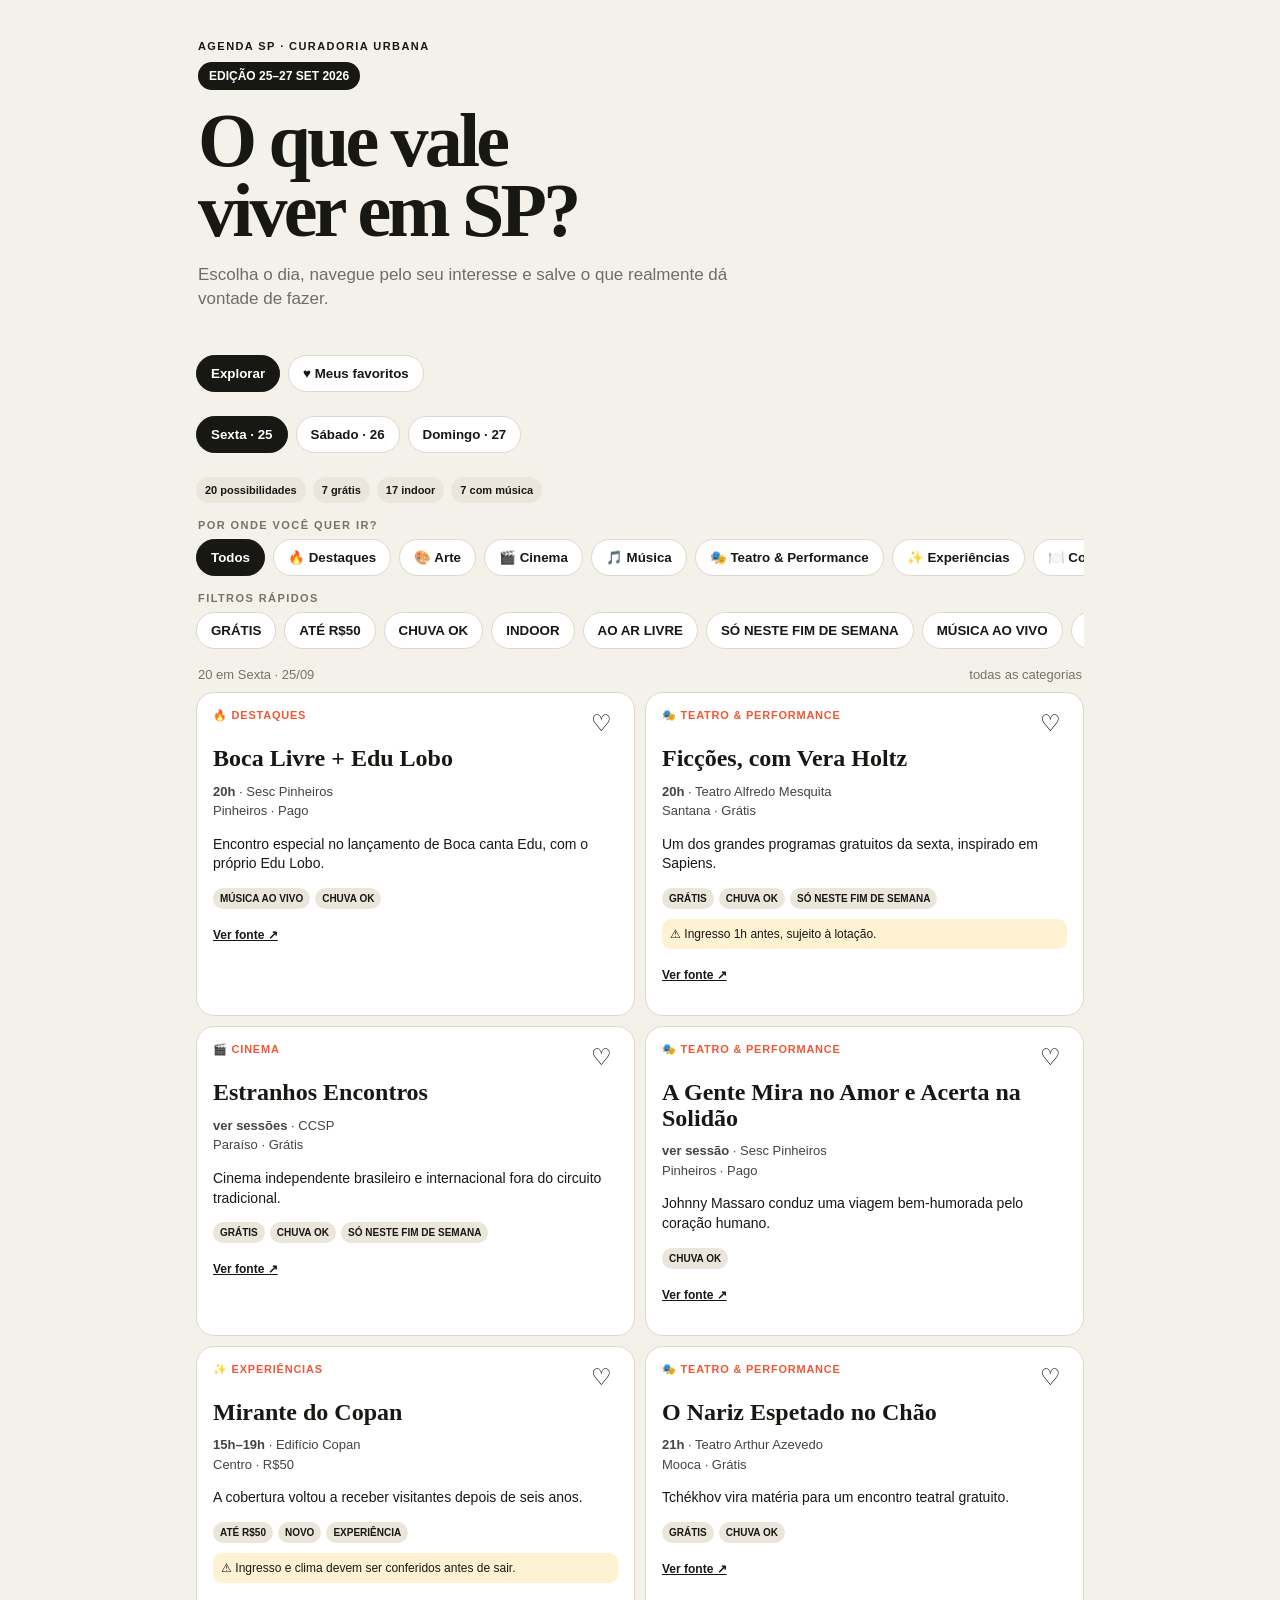
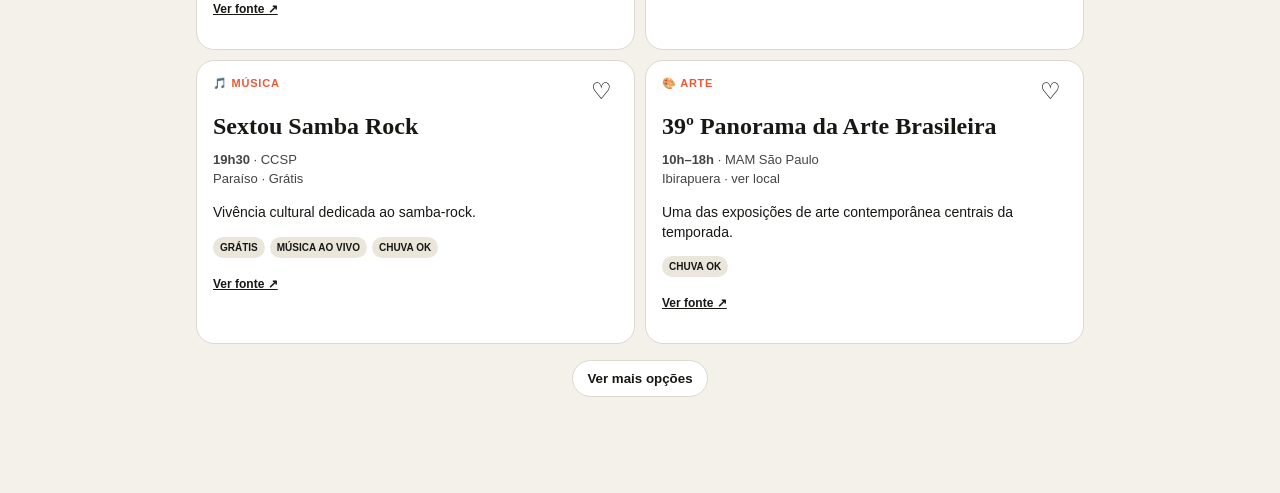
==== commit c36eee27: "Corrige sintaxe da Agenda SP após nova categoria" ====
--- a/25-27-set-2026/index.html
+++ b/25-27-set-2026/index.html
@@ -86,7 +86,7 @@
 {id:"d22",d:"sun",c:"theater",t:"A Gente Mira no Amor e Acerta na Solidão",p:"Sesc Pinheiros",h:"Pinheiros",tm:"ver sessão",pr:"Pago",env:"indoor",w:"Johnny Massaro em monólogo inspirado em Ana Suy.",u:"https://www.sescsp.org.br/programacao/a-gente-mira-no-amor-e-acerta-na-solidao/",tags:["CHUVA OK"]},
 {id:"d23",d:"sun",c:"experiences",t:"Circo Marambio",p:"Próximo ao Largo da Batata",h:"Pinheiros",tm:"15h",pr:"R$22+",env:"indoor",w:"Uma alternativa de experiência em Pinheiros para a tarde.",u:"https://circomarambio.com.br/",tags:["ATÉ R$50","EXPERIÊNCIA","CHUVA OK"]},
 {id:"d24",d:"sun",c:"discover",t:"Circuito Luz",p:"Pinacoteca + Museu da Língua Portuguesa",h:"Luz",tm:"tarde",pr:"misto",env:"mixed",w:"Dois grandes equipamentos culturais a poucos passos um do outro.",u:"https://pinacoteca.org.br/",tags:["EXPERIÊNCIA","CHUVA OK"]},
-{id:"d25",d:"sun",c:"discover",t:"Circuito Centro + Copan",p:"Copan + entorno central",h:"Centro",tm:"11h30 em diante",pr:"misto",env:"mixed",w:"Mirante, arquitetura e centro numa combinação que funciona como passeio completo.",u:"https://guia.folha.uol.com.br/passeios/2026/09/copan-passa-a-receber-visitas-guiadas-a-cobertura-tambem-as-sextas-e-aos-domingos.shtml",tags:["ATÉ R$50","EXPERIÊNCIA"]}
+{id:"d25",d:"sun",c:"discover",t:"Circuito Centro + Copan",p:"Copan + entorno central",h:"Centro",tm:"11h30 em diante",pr:"misto",env:"mixed",w:"Mirante, arquitetura e centro numa combinação que funciona como passeio completo.",u:"https://guia.folha.uol.com.br/passeios/2026/09/copan-passa-a-receber-visitas-guiadas-a-cobertura-tambem-as-sextas-e-aos-domingos.shtml",tags:["ATÉ R$50","EXPERIÊNCIA"]},
 {id:"d26",d:"sun",c:"places",t:"Quintal do Espeto, Anderson Moraes + Trio JM",p:"Quintal do Espeto",h:"Vila Madalena",tm:"14h e 18h",pr:"ver casa",env:"mixed",w:"Domingo que começa com samba à tarde e segue com outra atração no começo da noite.",u:"https://espaces.com.br/quintal-do-espeto-vila-madalena",tags:["MÚSICA AO VIVO"],a:"Confirme couvert, reserva e classificação."},
 {id:"d27",d:"sun",c:"places",t:"Bar Samba, Celestino canta TimJavan",p:"Bar Samba",h:"Vila Madalena",tm:"ver programação",pr:"ver ingresso",env:"indoor",w:"Repertório de Tim Maia e Djavan em formato de bar com música ao vivo.",u:"https://www.clubedoingresso.com/todoseventos",tags:["MÚSICA AO VIVO","CHUVA OK"],a:"Confirme horário, classificação e disponibilidade."},
 {id:"d28",d:"sun",c:"places",t:"NaRua, Pagode Classe A",p:"NaRua Bar",h:"São Paulo",tm:"ver programação",pr:"ver ingresso",env:"indoor",w:"Pagode de domingo para sentar, comer e deixar a tarde avançar com música.",u:"https://www.clubedoingresso.com/naruabar",tags:["MÚSICA AO VIVO","CHUVA OK"],a:"Confirme horário e condições de entrada."},
